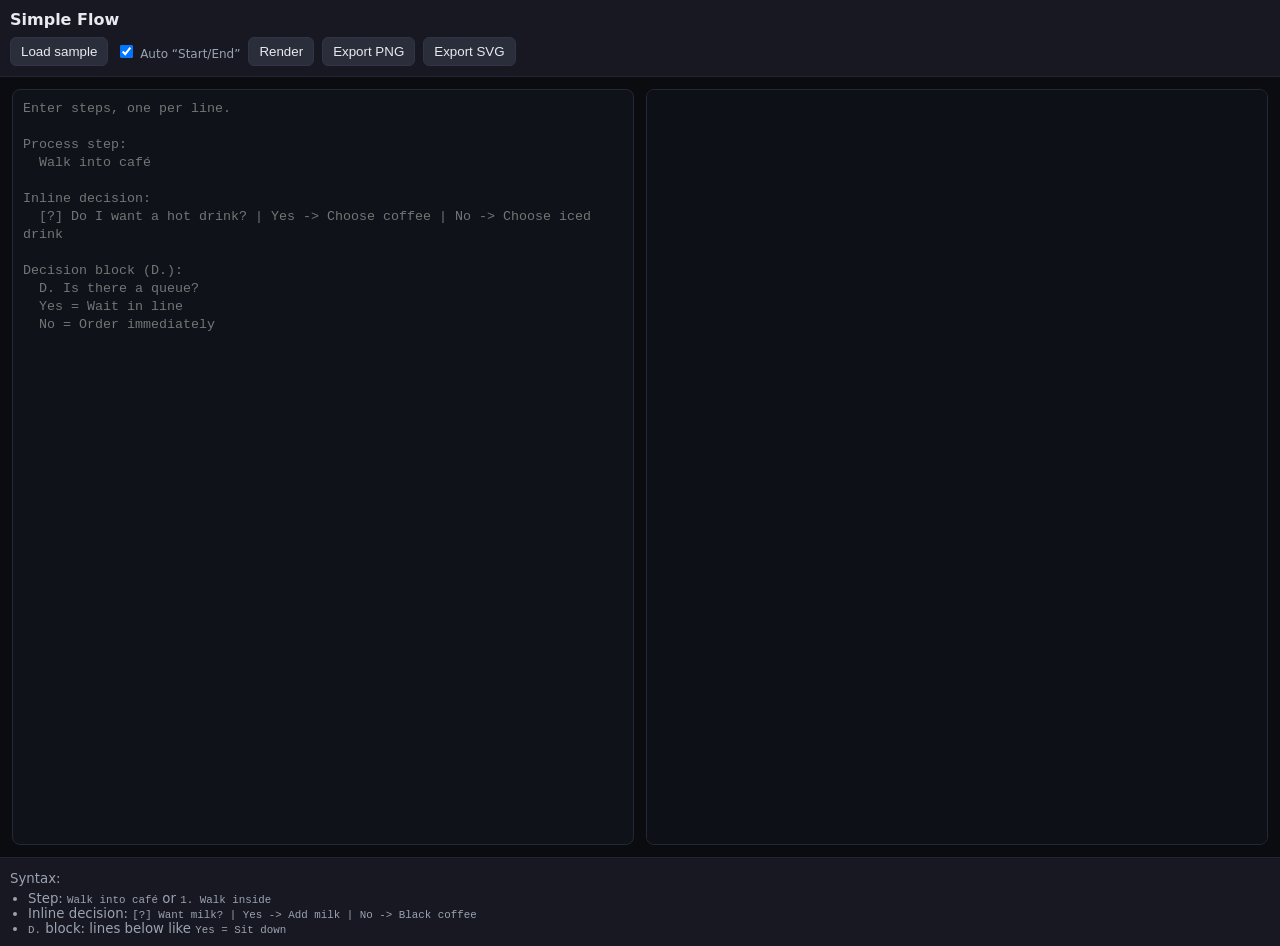
==== popup.html @ 7fad11f3 "Add files via upload" ====
<!doctype html>
<html>
<head>
  <meta charset="utf-8" />
  <meta name="viewport" content="width=device-width, initial-scale=1" />
  <title>Simple Flow</title>
  <link rel="stylesheet" href="popup.css">
  <style>
    /* Overrides for website version (full-page layout) */

    html, body {
      margin: 0;
      padding: 0;
      width: 100%;
      height: 100%;
      background: var(--bg);
      color: var(--text);
      font-family: ui-sans-serif, system-ui, -apple-system, Segoe UI, Roboto, Arial;
    }

    .grid {
      display: grid;
      grid-template-columns: 1fr 1fr;
      gap: 12px;
      padding: 12px;
      height: calc(100vh - 120px); /* Fill remaining vertical space */
    }

    #steps {
      width: 100%;
      height: 100%;
      resize: none;
    }

    #canvasWrap {
      width: 100%;
      height: 100%;
      overflow: auto;
    }

    footer {
      padding: 10px;
      background: var(--panel);
      border-top: 1px solid #222533;
      color: var(--muted);
    }

    small ul {
      margin: 4px 0 0 0;
      padding-left: 18px;
    }
  </style>
</head>

<body>
  <header>
    <h1>Simple Flow</h1>
    <div class="row">
      <button id="sample">Load sample</button>
      <label><input type="checkbox" id="autoStartEnd" checked> Auto “Start/End”</label>
      <button id="render">Render</button>
      <button id="downloadPng">Export PNG</button>
      <button id="downloadSvg">Export SVG</button>
    </div>
  </header>

  <section class="grid">
    <textarea id="steps" spellcheck="false" placeholder="Enter steps, one per line.

Process step:
  Walk into café

Inline decision:
  [?] Do I want a hot drink? | Yes -> Choose coffee | No -> Choose iced drink

Decision block (D.):
  D. Is there a queue?
  Yes = Wait in line
  No = Order immediately
"></textarea>

    <div id="canvasWrap">
      <svg id="chart" xmlns="http://www.w3.org/2000/svg"></svg>
    </div>
  </section>

  <footer>
    <small>
      Syntax:
      <ul>
        <li>Step: <code>Walk into café</code> or <code>1. Walk inside</code></li>
        <li>Inline decision: <code>[?] Want milk? | Yes -> Add milk | No -> Black coffee</code></li>
        <li><code>D.</code> block: lines below like <code>Yes = Sit down</code></li>
      </ul>
    </small>
  </footer>

  <script src="popup.js"></script>
</body>
</html>
---- popup.css ----
:root {
  --bg: #0b0c0f;
  --panel: #171821;
  --text: #e8eaf0;
  --muted: #9aa3b2;
  --accent: #6ea8fe;
  --ok: #a7e0b3;
  --decision: #ffe08a;
  --process: #b7d2ff;
}

* { box-sizing: border-box; }
html, body { margin: 0; padding: 0; width: 820px; height: 560px; background: var(--bg); color: var(--text); font-family: ui-sans-serif, system-ui, -apple-system, Segoe UI, Roboto, Arial; }
h1 { font-size: 16px; margin: 0; font-weight: 600; }
header { padding: 10px; background: var(--panel); border-bottom: 1px solid #222533; position: sticky; top: 0; z-index: 2; }
.row { display: flex; gap: 8px; align-items: center; margin-top: 8px; flex-wrap: wrap; }
button { background: #2a2d3a; color: var(--text); border: 1px solid #2f3446; padding: 6px 10px; border-radius: 6px; cursor: pointer; }
button:hover { border-color: var(--accent); }
label { color: var(--muted); font-size: 12px; }

.grid { display: grid; grid-template-columns: 1fr 1fr; gap: 10px; padding: 10px; height: calc(100% - 88px); }
#steps { width: 100%; height: 100%; background: #10121a; color: var(--text); border: 1px solid #23283a; border-radius: 8px; padding: 10px; line-height: 1.35; resize: none; }
#canvasWrap { background: #0e1017; border: 1px solid #23283a; border-radius: 8px; overflow: auto; }

#chart { width: 100%; height: 100%; }

.node { stroke: #1d2233; stroke-width: 1.2; }
.process { fill: var(--process); }
.startend { fill: var(--ok); }
.decision { fill: var(--decision); }
text { font-size: 12px; fill: #111; dominant-baseline: middle; text-anchor: middle; }
.label { fill: var(--muted); font-size: 12px; }
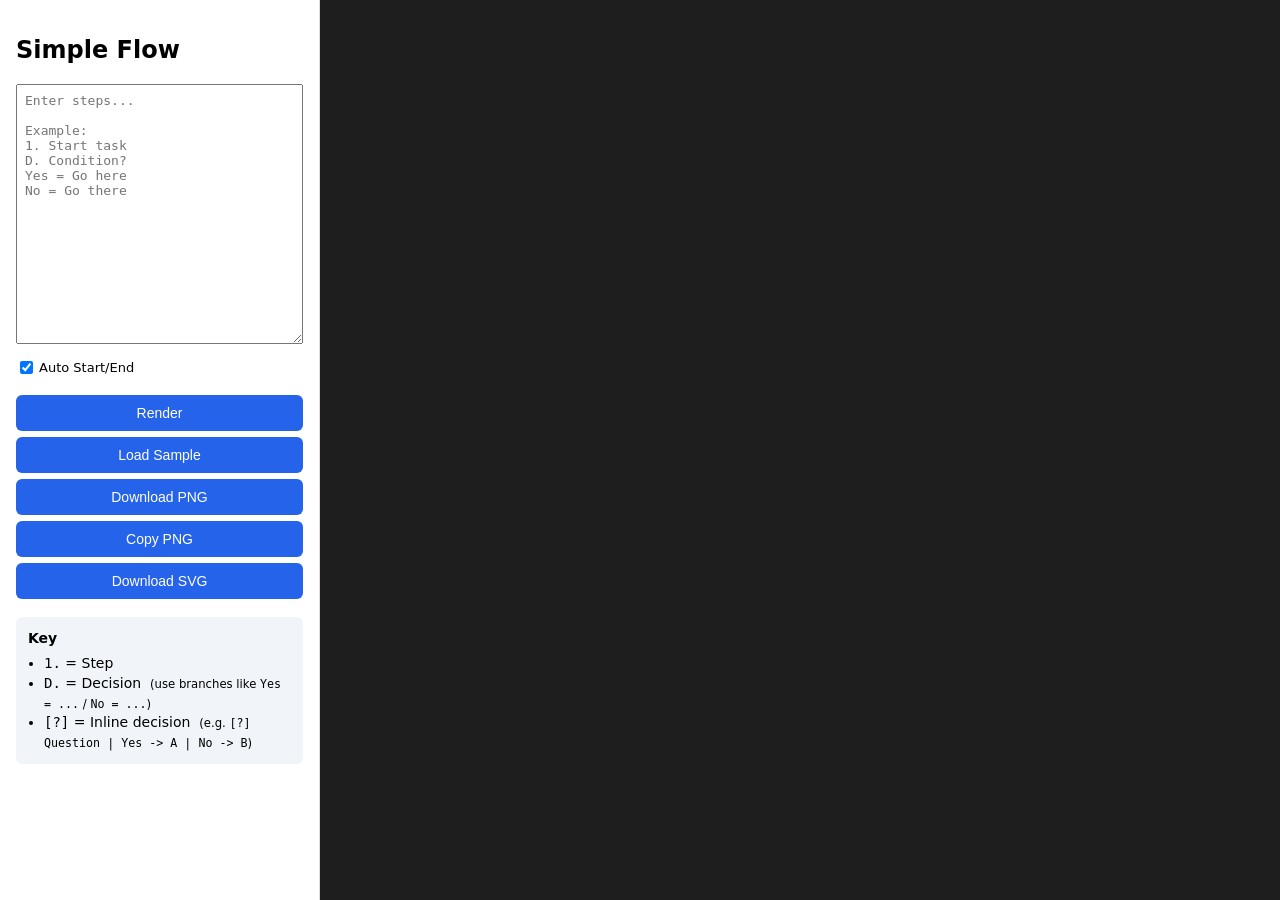
==== commit 31c397c3: "Add files via upload" ====
--- a/popup.html
+++ b/popup.html
@@ -1,100 +1,141 @@
-<!doctype html>
-<html>
+<!DOCTYPE html>
+<html lang="en">
 <head>
-  <meta charset="utf-8" />
-  <meta name="viewport" content="width=device-width, initial-scale=1" />
-  <title>Simple Flow</title>
-  <link rel="stylesheet" href="popup.css">
-  <style>
-    /* Overrides for website version (full-page layout) */
+<meta charset="UTF-8">
+<title>Simple Flow – Flowchart Builder</title>
+<meta name="viewport" content="width=device-width, initial-scale=1">
 
-    html, body {
-      margin: 0;
-      padding: 0;
-      width: 100%;
-      height: 100%;
-      background: var(--bg);
-      color: var(--text);
-      font-family: ui-sans-serif, system-ui, -apple-system, Segoe UI, Roboto, Arial;
-    }
+<!-- Base styles -->
+<style>
+  body {
+    margin: 0;
+    padding: 0;
+    font-family: ui-sans-serif, system-ui, -apple-system, Segoe UI, Roboto, Arial;
+    background: #f7f7f7;
+    display: flex;
+    height: 100vh;
+    overflow: hidden;
+  }
 
-    .grid {
-      display: grid;
-      grid-template-columns: 1fr 1fr;
-      gap: 12px;
-      padding: 12px;
-      height: calc(100vh - 120px); /* Fill remaining vertical space */
-    }
+  .container {
+    display: flex;
+    width: 100%;
+    height: 100%;
+  }
 
-    #steps {
-      width: 100%;
-      height: 100%;
-      resize: none;
-    }
+  /* Left column (inputs) */
+  .left {
+    width: 320px;
+    background: #ffffff;
+    border-right: 1px solid #ddd;
+    padding: 16px;
+    box-sizing: border-box;
+    overflow-y: auto;
+  }
 
-    #canvasWrap {
-      width: 100%;
-      height: 100%;
-      overflow: auto;
-    }
+  textarea {
+    width: 100%;
+    height: 260px;
+    font-family: monospace;
+    font-size: 13px;
+    padding: 8px;
+    box-sizing: border-box;
+    resize: vertical;
+  }
 
-    footer {
-      padding: 10px;
-      background: var(--panel);
-      border-top: 1px solid #222533;
-      color: var(--muted);
-    }
+  .controls {
+    margin-top: 12px;
+  }
 
-    small ul {
-      margin: 4px 0 0 0;
-      padding-left: 18px;
-    }
-  </style>
+  button {
+    width: 100%;
+    margin-top: 6px;
+    padding: 10px;
+    background: #2563eb;
+    color: white;
+    border: none;
+    border-radius: 6px;
+    cursor: pointer;
+    font-size: 14px;
+  }
+  button:hover {
+    background: #1e4ecf;
+  }
+
+  label {
+    display: flex;
+    align-items: center;
+    margin-top: 10px;
+    font-size: 13px;
+  }
+
+  #syntax {
+    margin-top: 18px;
+    padding: 12px;
+    background: #f1f5f9;
+    border-radius: 6px;
+    font-size: 14px;
+  }
+
+  /* Right chart panel */
+  .right {
+    flex: 1;
+    background: #1e1e1e;
+    position: relative;
+    overflow: auto;
+  }
+
+  #chart {
+    width: 100%;
+    height: 100%;
+    display: block;
+    background: transparent;
+    cursor: crosshair; /* encourages drawing/cutting feel */
+  }
+</style>
 </head>
 
 <body>
-  <header>
-    <h1>Simple Flow</h1>
-    <div class="row">
-      <button id="sample">Load sample</button>
-      <label><input type="checkbox" id="autoStartEnd" checked> Auto “Start/End”</label>
+<div class="container">
+
+  <!-- LEFT PANEL -->
+  <div class="left">
+
+    <h2>Simple Flow</h2>
+
+    <textarea id="steps" placeholder="Enter steps...
+
+Example:
+1. Start task
+D. Condition?
+Yes = Go here
+No = Go there"></textarea>
+
+    <label>
+      <input type="checkbox" id="autoStartEnd" checked style="margin-right:6px;">
+      Auto Start/End
+    </label>
+
+    <div class="controls">
       <button id="render">Render</button>
-      <button id="downloadPng">Export PNG</button>
-      <button id="downloadSvg">Export SVG</button>
+      <button id="sample">Load Sample</button>
+      <button id="downloadPng">Download PNG</button>
+      <button id="copyPng">Copy PNG</button>
+      <button id="downloadSvg">Download SVG</button>
     </div>
-  </header>
 
-  <section class="grid">
-    <textarea id="steps" spellcheck="false" placeholder="Enter steps, one per line.
+    <div id="syntax"></div>
+  </div>
 
-Process step:
-  Walk into café
+  <!-- RIGHT PANEL -->
+  <div class="right">
+    <svg id="chart"></svg>
+  </div>
 
-Inline decision:
-  [?] Do I want a hot drink? | Yes -> Choose coffee | No -> Choose iced drink
+</div>
 
-Decision block (D.):
-  D. Is there a queue?
-  Yes = Wait in line
-  No = Order immediately
-"></textarea>
+<!-- Load popup.js -->
+<script src="popup.js"></script>
 
-    <div id="canvasWrap">
-      <svg id="chart" xmlns="http://www.w3.org/2000/svg"></svg>
-    </div>
-  </section>
-
-  <footer>
-    <small>
-      Syntax:
-      <ul>
-        <li>Step: <code>Walk into café</code> or <code>1. Walk inside</code></li>
-        <li>Inline decision: <code>[?] Want milk? | Yes -> Add milk | No -> Black coffee</code></li>
-        <li><code>D.</code> block: lines below like <code>Yes = Sit down</code></li>
-      </ul>
-    </small>
-  </footer>
-
-  <script src="popup.js"></script>
 </body>
 </html>
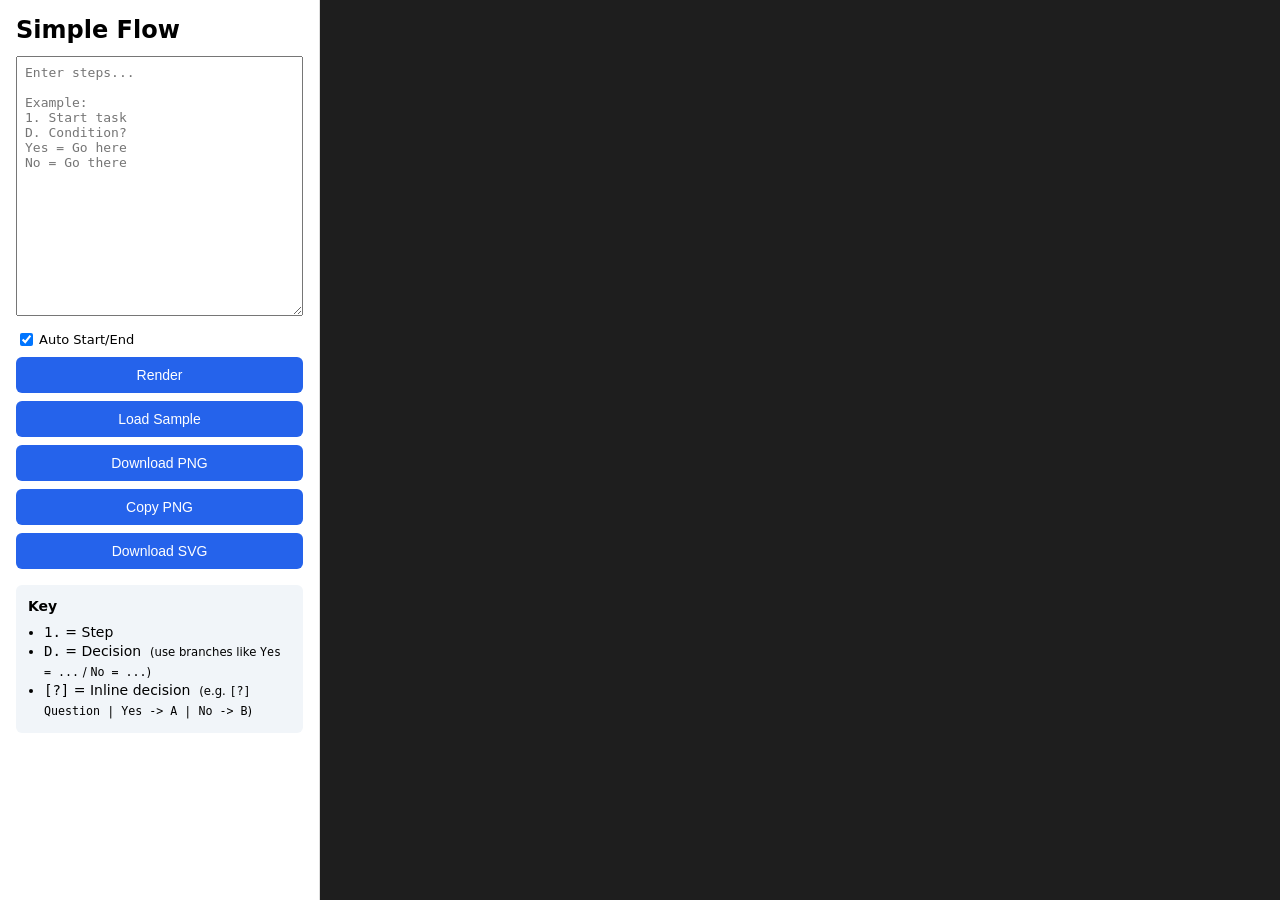
==== commit fe5ce6b5: "Add files via upload" ====
--- a/popup.html
+++ b/popup.html
@@ -5,7 +5,6 @@
 <title>Simple Flow – Flowchart Builder</title>
 <meta name="viewport" content="width=device-width, initial-scale=1">
 
-<!-- Base styles -->
 <style>
   body {
     margin: 0;
@@ -23,7 +22,7 @@
     height: 100%;
   }
 
-  /* Left column (inputs) */
+  /* Left column */
   .left {
     width: 320px;
     background: #ffffff;
@@ -31,6 +30,11 @@
     padding: 16px;
     box-sizing: border-box;
     overflow-y: auto;
+  }
+
+  h2 {
+    margin-top: 0;
+    margin-bottom: 12px;
   }
 
   textarea {
@@ -43,13 +47,9 @@
     resize: vertical;
   }
 
-  .controls {
-    margin-top: 12px;
-  }
-
   button {
     width: 100%;
-    margin-top: 6px;
+    margin-top: 8px;
     padding: 10px;
     background: #2563eb;
     color: white;
@@ -70,14 +70,15 @@
   }
 
   #syntax {
-    margin-top: 18px;
+    margin-top: 16px;
     padding: 12px;
     background: #f1f5f9;
     border-radius: 6px;
     font-size: 14px;
+    line-height: 1.4;
   }
 
-  /* Right chart panel */
+  /* Right side (chart) */
   .right {
     flex: 1;
     background: #1e1e1e;
@@ -89,9 +90,16 @@
     width: 100%;
     height: 100%;
     display: block;
-    background: transparent;
-    cursor: crosshair; /* encourages drawing/cutting feel */
+    cursor: crosshair;
   }
+
+  /* NEW: Click-to-mark-problem (turn step/decision red) */
+  #chart .node-group.problem-node rect,
+  #chart .node-group.problem-node path {
+    fill: #fecaca !important;   /* light red */
+    stroke: #b91c1c !important; /* deep red border */
+  }
+
 </style>
 </head>
 
@@ -109,20 +117,19 @@
 1. Start task
 D. Condition?
 Yes = Go here
-No = Go there"></textarea>
+No = Go there
+"></textarea>
 
     <label>
       <input type="checkbox" id="autoStartEnd" checked style="margin-right:6px;">
       Auto Start/End
     </label>
 
-    <div class="controls">
-      <button id="render">Render</button>
-      <button id="sample">Load Sample</button>
-      <button id="downloadPng">Download PNG</button>
-      <button id="copyPng">Copy PNG</button>
-      <button id="downloadSvg">Download SVG</button>
-    </div>
+    <button id="render">Render</button>
+    <button id="sample">Load Sample</button>
+    <button id="downloadPng">Download PNG</button>
+    <button id="copyPng">Copy PNG</button>
+    <button id="downloadSvg">Download SVG</button>
 
     <div id="syntax"></div>
   </div>
@@ -134,7 +141,7 @@
 
 </div>
 
-<!-- Load popup.js -->
+<!-- Load all logic -->
 <script src="popup.js"></script>
 
 </body>
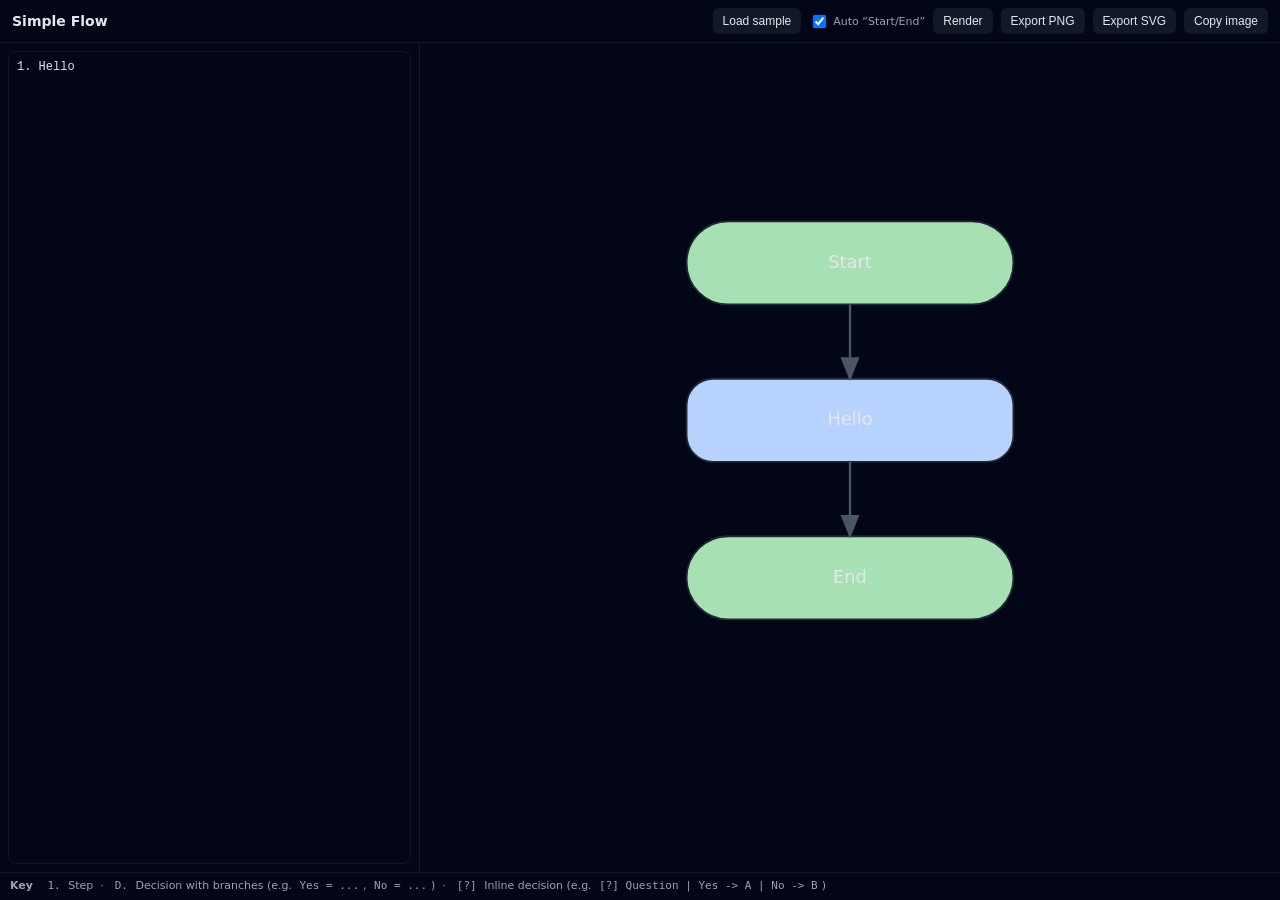
==== commit b49aaca4: "Add files via upload" ====
--- a/popup.html
+++ b/popup.html
@@ -1,148 +1,43 @@
 <!DOCTYPE html>
 <html lang="en">
 <head>
-<meta charset="UTF-8">
-<title>Simple Flow – Flowchart Builder</title>
-<meta name="viewport" content="width=device-width, initial-scale=1">
+  <meta charset="UTF-8" />
+  <title>Simple Flow</title>
+  <meta name="viewport" content="width=device-width, initial-scale=1" />
+  <link rel="stylesheet" href="popup.css" />
+</head>
+<body>
+  <div class="app">
+    <header class="toolbar">
+      <div class="toolbar-title">Simple Flow</div>
+      <div class="toolbar-controls">
+        <button id="sample">Load sample</button>
 
-<style>
-  body {
-    margin: 0;
-    padding: 0;
-    font-family: ui-sans-serif, system-ui, -apple-system, Segoe UI, Roboto, Arial;
-    background: #f7f7f7;
-    display: flex;
-    height: 100vh;
-    overflow: hidden;
-  }
+        <label class="toggle">
+          <input type="checkbox" id="autoStartEnd" checked />
+          <span>Auto “Start/End”</span>
+        </label>
 
-  .container {
-    display: flex;
-    width: 100%;
-    height: 100%;
-  }
+        <button id="render">Render</button>
+        <button id="downloadPng">Export PNG</button>
+        <button id="downloadSvg">Export SVG</button>
+        <button id="copyPng">Copy image</button>
+      </div>
+    </header>
 
-  /* Left column */
-  .left {
-    width: 320px;
-    background: #ffffff;
-    border-right: 1px solid #ddd;
-    padding: 16px;
-    box-sizing: border-box;
-    overflow-y: auto;
-  }
+    <main class="main">
+      <section class="editor-panel">
+        <textarea id="steps">1. Hello</textarea>
+      </section>
 
-  h2 {
-    margin-top: 0;
-    margin-bottom: 12px;
-  }
+      <section class="chart-panel">
+        <svg id="chart"></svg>
+      </section>
+    </main>
 
-  textarea {
-    width: 100%;
-    height: 260px;
-    font-family: monospace;
-    font-size: 13px;
-    padding: 8px;
-    box-sizing: border-box;
-    resize: vertical;
-  }
-
-  button {
-    width: 100%;
-    margin-top: 8px;
-    padding: 10px;
-    background: #2563eb;
-    color: white;
-    border: none;
-    border-radius: 6px;
-    cursor: pointer;
-    font-size: 14px;
-  }
-  button:hover {
-    background: #1e4ecf;
-  }
-
-  label {
-    display: flex;
-    align-items: center;
-    margin-top: 10px;
-    font-size: 13px;
-  }
-
-  #syntax {
-    margin-top: 16px;
-    padding: 12px;
-    background: #f1f5f9;
-    border-radius: 6px;
-    font-size: 14px;
-    line-height: 1.4;
-  }
-
-  /* Right side (chart) */
-  .right {
-    flex: 1;
-    background: #1e1e1e;
-    position: relative;
-    overflow: auto;
-  }
-
-  #chart {
-    width: 100%;
-    height: 100%;
-    display: block;
-    cursor: crosshair;
-  }
-
-  /* NEW: Click-to-mark-problem (turn step/decision red) */
-  #chart .node-group.problem-node rect,
-  #chart .node-group.problem-node path {
-    fill: #fecaca !important;   /* light red */
-    stroke: #b91c1c !important; /* deep red border */
-  }
-
-</style>
-</head>
-
-<body>
-<div class="container">
-
-  <!-- LEFT PANEL -->
-  <div class="left">
-
-    <h2>Simple Flow</h2>
-
-    <textarea id="steps" placeholder="Enter steps...
-
-Example:
-1. Start task
-D. Condition?
-Yes = Go here
-No = Go there
-"></textarea>
-
-    <label>
-      <input type="checkbox" id="autoStartEnd" checked style="margin-right:6px;">
-      Auto Start/End
-    </label>
-
-    <button id="render">Render</button>
-    <button id="sample">Load Sample</button>
-    <button id="downloadPng">Download PNG</button>
-    <button id="copyPng">Copy PNG</button>
-    <button id="downloadSvg">Download SVG</button>
-
-    <div id="syntax"></div>
+    <footer id="syntax"></footer>
   </div>
 
-  <!-- RIGHT PANEL -->
-  <div class="right">
-    <svg id="chart"></svg>
-  </div>
-
-</div>
-
-<!-- Load all logic -->
-<script src="popup.js"></script>
-
+  <script src="popup.js"></script>
 </body>
 </html>
--- a/popup.css
+++ b/popup.css
@@ -0,0 +1,161 @@
+/* ---------- Layout ---------- */
+
+* {
+  box-sizing: border-box;
+}
+
+body {
+  margin: 0;
+  font-family: system-ui, -apple-system, BlinkMacSystemFont, "Segoe UI",
+    Roboto, sans-serif;
+  background: #020617;
+  color: #e5e7eb;
+  height: 100vh;
+  overflow: hidden;
+}
+
+.app {
+  display: flex;
+  flex-direction: column;
+  height: 100%;
+}
+
+/* ---------- Toolbar ---------- */
+
+.toolbar {
+  display: flex;
+  align-items: center;
+  justify-content: space-between;
+  padding: 8px 12px;
+  background: #020617;
+  border-bottom: 1px solid #111827;
+  gap: 12px;
+}
+
+.toolbar-title {
+  font-weight: 600;
+  font-size: 14px;
+}
+
+.toolbar-controls {
+  display: flex;
+  align-items: center;
+  gap: 8px;
+  flex-wrap: wrap;
+}
+
+button {
+  border: none;
+  border-radius: 6px;
+  padding: 6px 10px;
+  font-size: 12px;
+  cursor: pointer;
+  background: #111827;
+  color: #e5e7eb;
+}
+
+button:hover {
+  background: #1f2937;
+}
+
+button:active {
+  background: #0f172a;
+}
+
+.toggle {
+  display: inline-flex;
+  align-items: center;
+  gap: 4px;
+  font-size: 11px;
+  color: #9ca3af;
+}
+
+.toggle input {
+  cursor: pointer;
+}
+
+/* ---------- Main split ---------- */
+
+.main {
+  flex: 1;
+  display: grid;
+  grid-template-columns: minmax(260px, 420px) minmax(0, 1fr);
+  min-height: 0;
+}
+
+.editor-panel {
+  border-right: 1px solid #111827;
+  background: #020617;
+  padding: 8px;
+  display: flex;
+  flex-direction: column;
+}
+
+#steps {
+  flex: 1;
+  width: 100%;
+  resize: none;
+  border-radius: 8px;
+  border: 1px solid #111827;
+  background: #020617;
+  color: #e5e7eb;
+  padding: 8px;
+  font-family: ui-monospace, SFMono-Regular, Menlo, Monaco, Consolas,
+    "Liberation Mono", "Courier New", monospace;
+  font-size: 12px;
+}
+
+#steps:focus {
+  outline: 1px solid #2563eb;
+}
+
+/* ---------- Chart ---------- */
+
+.chart-panel {
+  background: #020617;
+  position: relative;
+  overflow: auto;
+}
+
+#chart {
+  width: 100%;
+  height: 100%;
+  display: block;
+  background: #020617;
+}
+
+/* default node look comes from JS via attributes; only overrides here */
+
+/* connector lines */
+.connector-line {
+  stroke: #4b5563;
+}
+
+/* ---------- Problem highlight ---------- */
+
+.node-group.problem-node rect,
+.node-group.problem-node path {
+  fill: #fecaca !important;   /* light red */
+  stroke: #b91c1c !important; /* deep red border */
+}
+
+.node-group.problem-node text {
+  fill: #111827 !important;
+}
+
+/* ---------- Syntax footer ---------- */
+
+#syntax {
+  padding: 6px 10px 8px;
+  border-top: 1px solid #111827;
+  background: #020617;
+  font-size: 11px;
+  color: #9ca3af;
+}
+
+#syntax code {
+  background: #020617;
+  padding: 1px 4px;
+  border-radius: 4px;
+  font-size: 11px;
+}
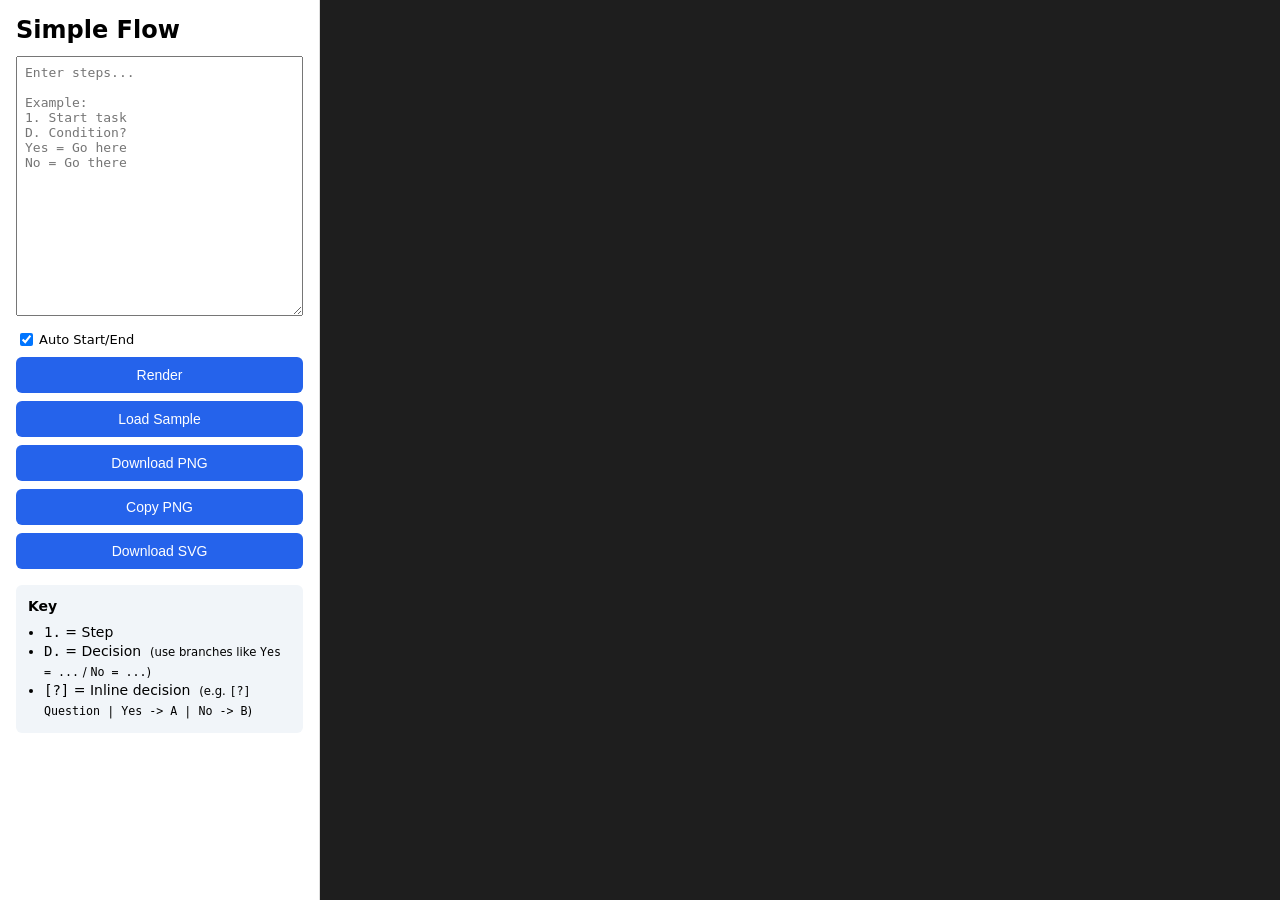
==== commit a52d4070: "Add files via upload" ====
--- a/popup.html
+++ b/popup.html
@@ -1,43 +1,148 @@
 <!DOCTYPE html>
 <html lang="en">
 <head>
-  <meta charset="UTF-8" />
-  <title>Simple Flow</title>
-  <meta name="viewport" content="width=device-width, initial-scale=1" />
-  <link rel="stylesheet" href="popup.css" />
+<meta charset="UTF-8">
+<title>Simple Flow – Flowchart Builder</title>
+<meta name="viewport" content="width=device-width, initial-scale=1">
+
+<style>
+  body {
+    margin: 0;
+    padding: 0;
+    font-family: ui-sans-serif, system-ui, -apple-system, Segoe UI, Roboto, Arial;
+    background: #f7f7f7;
+    display: flex;
+    height: 100vh;
+    overflow: hidden;
+  }
+
+  .container {
+    display: flex;
+    width: 100%;
+    height: 100%;
+  }
+
+  /* Left column */
+  .left {
+    width: 320px;
+    background: #ffffff;
+    border-right: 1px solid #ddd;
+    padding: 16px;
+    box-sizing: border-box;
+    overflow-y: auto;
+  }
+
+  h2 {
+    margin-top: 0;
+    margin-bottom: 12px;
+  }
+
+  textarea {
+    width: 100%;
+    height: 260px;
+    font-family: monospace;
+    font-size: 13px;
+    padding: 8px;
+    box-sizing: border-box;
+    resize: vertical;
+  }
+
+  button {
+    width: 100%;
+    margin-top: 8px;
+    padding: 10px;
+    background: #2563eb;
+    color: white;
+    border: none;
+    border-radius: 6px;
+    cursor: pointer;
+    font-size: 14px;
+  }
+  button:hover {
+    background: #1e4ecf;
+  }
+
+  label {
+    display: flex;
+    align-items: center;
+    margin-top: 10px;
+    font-size: 13px;
+  }
+
+  #syntax {
+    margin-top: 16px;
+    padding: 12px;
+    background: #f1f5f9;
+    border-radius: 6px;
+    font-size: 14px;
+    line-height: 1.4;
+  }
+
+  /* Right side (chart) */
+  .right {
+    flex: 1;
+    background: #1e1e1e;
+    position: relative;
+    overflow: auto;
+  }
+
+  #chart {
+    width: 100%;
+    height: 100%;
+    display: block;
+    cursor: crosshair;
+  }
+
+  /* NEW: Click-to-mark-problem (turn step/decision red) */
+  #chart .node-group.problem-node rect,
+  #chart .node-group.problem-node path {
+    fill: #fecaca !important;   /* light red */
+    stroke: #b91c1c !important; /* deep red border */
+  }
+
+</style>
 </head>
+
 <body>
-  <div class="app">
-    <header class="toolbar">
-      <div class="toolbar-title">Simple Flow</div>
-      <div class="toolbar-controls">
-        <button id="sample">Load sample</button>
+<div class="container">
 
-        <label class="toggle">
-          <input type="checkbox" id="autoStartEnd" checked />
-          <span>Auto “Start/End”</span>
-        </label>
+  <!-- LEFT PANEL -->
+  <div class="left">
 
-        <button id="render">Render</button>
-        <button id="downloadPng">Export PNG</button>
-        <button id="downloadSvg">Export SVG</button>
-        <button id="copyPng">Copy image</button>
-      </div>
-    </header>
+    <h2>Simple Flow</h2>
 
-    <main class="main">
-      <section class="editor-panel">
-        <textarea id="steps">1. Hello</textarea>
-      </section>
+    <textarea id="steps" placeholder="Enter steps...
 
-      <section class="chart-panel">
-        <svg id="chart"></svg>
-      </section>
-    </main>
+Example:
+1. Start task
+D. Condition?
+Yes = Go here
+No = Go there
+"></textarea>
 
-    <footer id="syntax"></footer>
+    <label>
+      <input type="checkbox" id="autoStartEnd" checked style="margin-right:6px;">
+      Auto Start/End
+    </label>
+
+    <button id="render">Render</button>
+    <button id="sample">Load Sample</button>
+    <button id="downloadPng">Download PNG</button>
+    <button id="copyPng">Copy PNG</button>
+    <button id="downloadSvg">Download SVG</button>
+
+    <div id="syntax"></div>
   </div>
 
-  <script src="popup.js"></script>
+  <!-- RIGHT PANEL -->
+  <div class="right">
+    <svg id="chart"></svg>
+  </div>
+
+</div>
+
+<!-- Load all logic -->
+<script src="popup.js"></script>
+
 </body>
 </html>
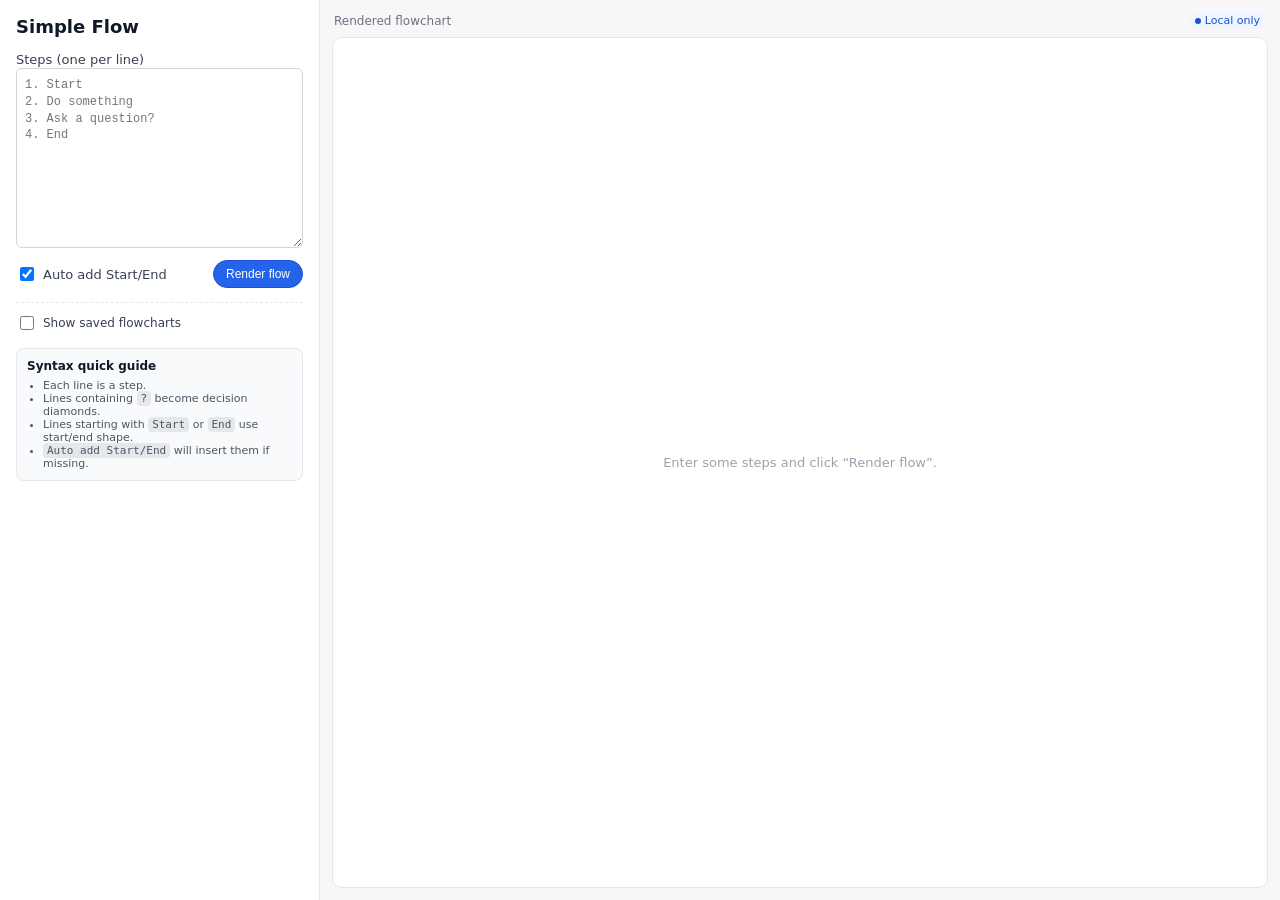
==== commit d488fa17: "Add files via upload" ====
--- a/popup.html
+++ b/popup.html
@@ -1,148 +1,350 @@
 <!DOCTYPE html>
 <html lang="en">
 <head>
-<meta charset="UTF-8">
-<title>Simple Flow – Flowchart Builder</title>
-<meta name="viewport" content="width=device-width, initial-scale=1">
-
-<style>
-  body {
-    margin: 0;
-    padding: 0;
-    font-family: ui-sans-serif, system-ui, -apple-system, Segoe UI, Roboto, Arial;
-    background: #f7f7f7;
-    display: flex;
-    height: 100vh;
-    overflow: hidden;
-  }
-
-  .container {
-    display: flex;
-    width: 100%;
-    height: 100%;
-  }
-
-  /* Left column */
-  .left {
-    width: 320px;
-    background: #ffffff;
-    border-right: 1px solid #ddd;
-    padding: 16px;
-    box-sizing: border-box;
-    overflow-y: auto;
-  }
-
-  h2 {
-    margin-top: 0;
-    margin-bottom: 12px;
-  }
-
-  textarea {
-    width: 100%;
-    height: 260px;
-    font-family: monospace;
-    font-size: 13px;
-    padding: 8px;
-    box-sizing: border-box;
-    resize: vertical;
-  }
-
-  button {
-    width: 100%;
-    margin-top: 8px;
-    padding: 10px;
-    background: #2563eb;
-    color: white;
-    border: none;
-    border-radius: 6px;
-    cursor: pointer;
-    font-size: 14px;
-  }
-  button:hover {
-    background: #1e4ecf;
-  }
-
-  label {
-    display: flex;
-    align-items: center;
-    margin-top: 10px;
-    font-size: 13px;
-  }
-
-  #syntax {
-    margin-top: 16px;
-    padding: 12px;
-    background: #f1f5f9;
-    border-radius: 6px;
-    font-size: 14px;
-    line-height: 1.4;
-  }
-
-  /* Right side (chart) */
-  .right {
-    flex: 1;
-    background: #1e1e1e;
-    position: relative;
-    overflow: auto;
-  }
-
-  #chart {
-    width: 100%;
-    height: 100%;
-    display: block;
-    cursor: crosshair;
-  }
-
-  /* NEW: Click-to-mark-problem (turn step/decision red) */
-  #chart .node-group.problem-node rect,
-  #chart .node-group.problem-node path {
-    fill: #fecaca !important;   /* light red */
-    stroke: #b91c1c !important; /* deep red border */
-  }
-
-</style>
+  <meta charset="UTF-8" />
+  <title>Simple Flow – Flowchart Builder</title>
+  <meta name="viewport" content="width=device-width, initial-scale=1" />
+
+  <style>
+    * {
+      box-sizing: border-box;
+    }
+
+    body {
+      margin: 0;
+      padding: 0;
+      font-family: ui-sans-serif, system-ui, -apple-system, "Segoe UI", Roboto, Arial;
+      background: #f7f7f7;
+      display: flex;
+      height: 100vh;
+      overflow: hidden;
+      color: #111827;
+    }
+
+    .container {
+      display: flex;
+      width: 100%;
+      height: 100%;
+    }
+
+    /* Left column */
+    .left {
+      width: 320px;
+      background: #ffffff;
+      border-right: 1px solid #e5e7eb;
+      padding: 16px;
+      overflow-y: auto;
+    }
+
+    h2 {
+      margin-top: 0;
+      margin-bottom: 12px;
+      font-size: 18px;
+      font-weight: 600;
+    }
+
+    label {
+      font-size: 13px;
+      color: #374151;
+    }
+
+    textarea {
+      width: 100%;
+      height: 180px;
+      resize: vertical;
+      padding: 8px;
+      border-radius: 6px;
+      border: 1px solid #d1d5db;
+      font-family: ui-monospace, SFMono-Regular, Menlo, Monaco, Consolas, "Liberation Mono", "Courier New", monospace;
+      font-size: 12px;
+      line-height: 1.4;
+    }
+
+    textarea:focus {
+      outline: none;
+      border-color: #2563eb;
+      box-shadow: 0 0 0 1px rgba(37, 99, 235, 0.3);
+    }
+
+    .controls {
+      display: flex;
+      align-items: center;
+      justify-content: space-between;
+      margin-top: 8px;
+      gap: 8px;
+      flex-wrap: wrap;
+    }
+
+    .controls-left {
+      display: flex;
+      align-items: center;
+      gap: 8px;
+      font-size: 12px;
+    }
+
+    .controls-right {
+      display: flex;
+      gap: 8px;
+    }
+
+    button {
+      border-radius: 999px;
+      border: 1px solid #1d4ed8;
+      background: #2563eb;
+      color: #ffffff;
+      font-size: 12px;
+      padding: 6px 12px;
+      cursor: pointer;
+      display: inline-flex;
+      align-items: center;
+      justify-content: center;
+      gap: 4px;
+      white-space: nowrap;
+    }
+
+    button.secondary {
+      border-color: #d1d5db;
+      background: #f3f4f6;
+      color: #111827;
+    }
+
+    button:hover {
+      filter: brightness(0.96);
+    }
+
+    button:active {
+      transform: translateY(1px);
+    }
+
+    .checkbox-label {
+      display: inline-flex;
+      align-items: center;
+      gap: 6px;
+      cursor: pointer;
+    }
+
+    .checkbox-label input {
+      width: 14px;
+      height: 14px;
+    }
+
+    .hint {
+      font-size: 11px;
+      color: #6b7280;
+      margin-top: 6px;
+    }
+
+    /* Saved flows panel */
+    .saved-flows {
+      margin-top: 14px;
+      padding-top: 10px;
+      border-top: 1px dashed #e5e7eb;
+    }
+
+    .saved-toggle {
+      display: inline-flex;
+      align-items: center;
+      gap: 6px;
+      font-size: 12px;
+      cursor: pointer;
+      color: #374151;
+    }
+
+    .saved-toggle input {
+      width: 14px;
+      height: 14px;
+    }
+
+    .saved-block {
+      margin-top: 8px;
+      padding: 8px;
+      border-radius: 8px;
+      background: #f9fafb;
+      border: 1px solid #e5e7eb;
+    }
+
+    .saved-block button {
+      font-size: 11px;
+      padding: 5px 10px;
+    }
+
+    .saved-hint {
+      font-size: 11px;
+      color: #9ca3af;
+      margin-top: 4px;
+    }
+
+    select {
+      width: 100%;
+      padding: 6px 8px;
+      border-radius: 6px;
+      border: 1px solid #d1d5db;
+      font-size: 12px;
+      background: #ffffff;
+    }
+
+    /* Syntax panel */
+    .syntax {
+      margin-top: 14px;
+      padding: 10px;
+      border-radius: 8px;
+      background: #f9fafb;
+      border: 1px solid #e5e7eb;
+      font-size: 11px;
+      color: #4b5563;
+    }
+
+    .syntax h3 {
+      margin: 0 0 6px;
+      font-size: 12px;
+      font-weight: 600;
+      color: #111827;
+    }
+
+    .syntax code {
+      background: #e5e7eb;
+      border-radius: 4px;
+      padding: 1px 4px;
+      font-size: 11px;
+    }
+
+    /* Right column */
+    .right {
+      flex: 1;
+      display: flex;
+      flex-direction: column;
+      padding: 12px;
+      gap: 8px;
+      overflow: hidden;
+    }
+
+    .chart-wrapper {
+      flex: 1;
+      background: #ffffff;
+      border-radius: 10px;
+      border: 1px solid #e5e7eb;
+      overflow: auto;
+      position: relative;
+    }
+
+    #chart {
+      min-width: 100%;
+      min-height: 100%;
+    }
+
+    .chart-empty {
+      position: absolute;
+      inset: 0;
+      display: flex;
+      align-items: center;
+      justify-content: center;
+      font-size: 13px;
+      color: #9ca3af;
+      pointer-events: none;
+    }
+
+    .chart-header {
+      display: flex;
+      justify-content: space-between;
+      align-items: center;
+      font-size: 12px;
+      color: #6b7280;
+      padding: 0 2px;
+    }
+
+    .badge {
+      display: inline-flex;
+      align-items: center;
+      gap: 4px;
+      font-size: 11px;
+      padding: 2px 6px;
+      border-radius: 999px;
+      background: #eff6ff;
+      color: #1d4ed8;
+    }
+
+    .badge-dot {
+      width: 6px;
+      height: 6px;
+      border-radius: 999px;
+      background: #1d4ed8;
+    }
+  </style>
 </head>
-
 <body>
-<div class="container">
-
-  <!-- LEFT PANEL -->
-  <div class="left">
-
-    <h2>Simple Flow</h2>
-
-    <textarea id="steps" placeholder="Enter steps...
-
-Example:
-1. Start task
-D. Condition?
-Yes = Go here
-No = Go there
-"></textarea>
-
-    <label>
-      <input type="checkbox" id="autoStartEnd" checked style="margin-right:6px;">
-      Auto Start/End
-    </label>
-
-    <button id="render">Render</button>
-    <button id="sample">Load Sample</button>
-    <button id="downloadPng">Download PNG</button>
-    <button id="copyPng">Copy PNG</button>
-    <button id="downloadSvg">Download SVG</button>
-
-    <div id="syntax"></div>
+  <div class="container">
+    <!-- Left side: Steps + Saved flows + Syntax -->
+    <div class="left">
+      <h2>Simple Flow</h2>
+
+      <label for="steps">Steps (one per line)</label>
+      <textarea id="steps" placeholder="1. Start&#10;2. Do something&#10;3. Ask a question?&#10;4. End"></textarea>
+
+      <div class="controls">
+        <div class="controls-left">
+          <label class="checkbox-label">
+            <input type="checkbox" id="autoStartEnd" checked />
+            <span>Auto add Start/End</span>
+          </label>
+        </div>
+        <div class="controls-right">
+          <button id="render" type="button">Render flow</button>
+        </div>
+      </div>
+
+      <!-- Saved flows toggle + controls -->
+      <div class="saved-flows">
+        <label class="saved-toggle">
+          <input type="checkbox" id="savedToggle" />
+          <span>Show saved flowcharts</span>
+        </label>
+
+        <div id="savedBlock" class="saved-block" style="display:none;">
+          <div style="display:flex; gap:6px; margin-bottom:6px;">
+            <button id="saveFlowBtn" type="button" class="secondary">Save current</button>
+            <button id="deleteFlowBtn" type="button" class="secondary">Delete</button>
+          </div>
+
+          <select id="savedSelect">
+            <option value="">No saved flows yet</option>
+          </select>
+
+          <p class="saved-hint">
+            Saved in this browser only (Simple Flow).
+          </p>
+        </div>
+      </div>
+
+      <!-- Syntax / help panel -->
+      <div id="syntax" class="syntax">
+        <h3>Syntax quick guide</h3>
+        <ul style="padding-left:16px; margin:0;">
+          <li>Each line is a step.</li>
+          <li>Lines containing <code>?</code> become decision diamonds.</li>
+          <li>Lines starting with <code>Start</code> or <code>End</code> use start/end shape.</li>
+          <li><code>Auto add Start/End</code> will insert them if missing.</li>
+        </ul>
+      </div>
+    </div>
+
+    <!-- Right side: Chart -->
+    <div class="right">
+      <div class="chart-header">
+        <span>Rendered flowchart</span>
+        <span class="badge">
+          <span class="badge-dot"></span>
+          Local only
+        </span>
+      </div>
+      <div class="chart-wrapper">
+        <div id="chart"></div>
+        <div id="chartEmpty" class="chart-empty">
+          Enter some steps and click “Render flow”.
+        </div>
+      </div>
+    </div>
   </div>
 
-  <!-- RIGHT PANEL -->
-  <div class="right">
-    <svg id="chart"></svg>
-  </div>
-
-</div>
-
-<!-- Load all logic -->
-<script src="popup.js"></script>
-
+  <script src="popup.js"></script>
 </body>
 </html>
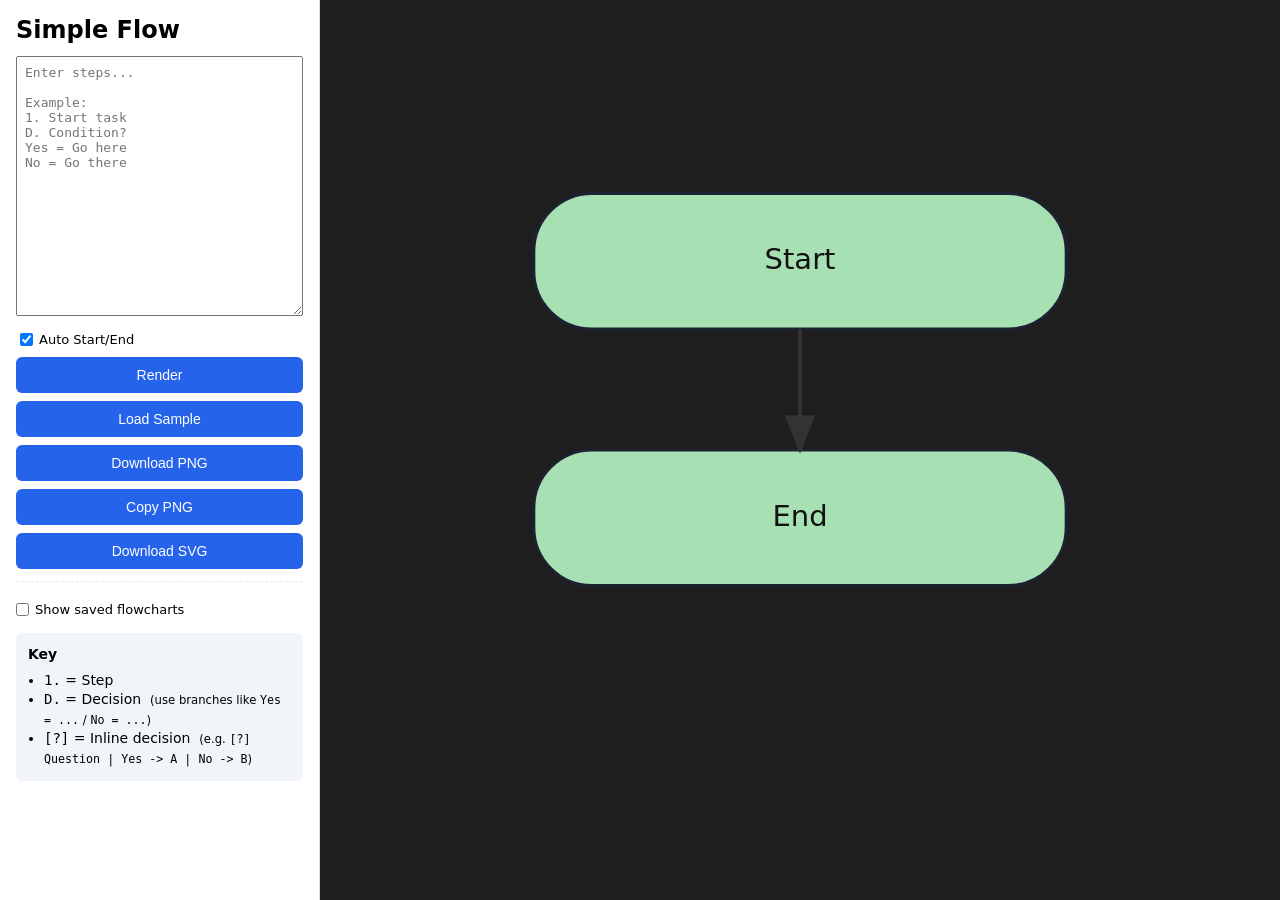
==== commit 5ae69865: "Add files via upload" ====
--- a/popup.html
+++ b/popup.html
@@ -1,350 +1,227 @@
 <!DOCTYPE html>
 <html lang="en">
 <head>
-  <meta charset="UTF-8" />
-  <title>Simple Flow – Flowchart Builder</title>
-  <meta name="viewport" content="width=device-width, initial-scale=1" />
-
-  <style>
-    * {
-      box-sizing: border-box;
-    }
-
-    body {
-      margin: 0;
-      padding: 0;
-      font-family: ui-sans-serif, system-ui, -apple-system, "Segoe UI", Roboto, Arial;
-      background: #f7f7f7;
-      display: flex;
-      height: 100vh;
-      overflow: hidden;
-      color: #111827;
-    }
-
-    .container {
-      display: flex;
-      width: 100%;
-      height: 100%;
-    }
-
-    /* Left column */
-    .left {
-      width: 320px;
-      background: #ffffff;
-      border-right: 1px solid #e5e7eb;
-      padding: 16px;
-      overflow-y: auto;
-    }
-
-    h2 {
-      margin-top: 0;
-      margin-bottom: 12px;
-      font-size: 18px;
-      font-weight: 600;
-    }
-
-    label {
-      font-size: 13px;
-      color: #374151;
-    }
-
-    textarea {
-      width: 100%;
-      height: 180px;
-      resize: vertical;
-      padding: 8px;
-      border-radius: 6px;
-      border: 1px solid #d1d5db;
-      font-family: ui-monospace, SFMono-Regular, Menlo, Monaco, Consolas, "Liberation Mono", "Courier New", monospace;
-      font-size: 12px;
-      line-height: 1.4;
-    }
-
-    textarea:focus {
-      outline: none;
-      border-color: #2563eb;
-      box-shadow: 0 0 0 1px rgba(37, 99, 235, 0.3);
-    }
-
-    .controls {
-      display: flex;
-      align-items: center;
-      justify-content: space-between;
-      margin-top: 8px;
-      gap: 8px;
-      flex-wrap: wrap;
-    }
-
-    .controls-left {
-      display: flex;
-      align-items: center;
-      gap: 8px;
-      font-size: 12px;
-    }
-
-    .controls-right {
-      display: flex;
-      gap: 8px;
-    }
-
-    button {
-      border-radius: 999px;
-      border: 1px solid #1d4ed8;
-      background: #2563eb;
-      color: #ffffff;
-      font-size: 12px;
-      padding: 6px 12px;
-      cursor: pointer;
-      display: inline-flex;
-      align-items: center;
-      justify-content: center;
-      gap: 4px;
-      white-space: nowrap;
-    }
-
-    button.secondary {
-      border-color: #d1d5db;
-      background: #f3f4f6;
-      color: #111827;
-    }
-
-    button:hover {
-      filter: brightness(0.96);
-    }
-
-    button:active {
-      transform: translateY(1px);
-    }
-
-    .checkbox-label {
-      display: inline-flex;
-      align-items: center;
-      gap: 6px;
-      cursor: pointer;
-    }
-
-    .checkbox-label input {
-      width: 14px;
-      height: 14px;
-    }
-
-    .hint {
-      font-size: 11px;
-      color: #6b7280;
-      margin-top: 6px;
-    }
-
-    /* Saved flows panel */
-    .saved-flows {
-      margin-top: 14px;
-      padding-top: 10px;
-      border-top: 1px dashed #e5e7eb;
-    }
-
-    .saved-toggle {
-      display: inline-flex;
-      align-items: center;
-      gap: 6px;
-      font-size: 12px;
-      cursor: pointer;
-      color: #374151;
-    }
-
-    .saved-toggle input {
-      width: 14px;
-      height: 14px;
-    }
-
-    .saved-block {
-      margin-top: 8px;
-      padding: 8px;
-      border-radius: 8px;
-      background: #f9fafb;
-      border: 1px solid #e5e7eb;
-    }
-
-    .saved-block button {
-      font-size: 11px;
-      padding: 5px 10px;
-    }
-
-    .saved-hint {
-      font-size: 11px;
-      color: #9ca3af;
-      margin-top: 4px;
-    }
-
-    select {
-      width: 100%;
-      padding: 6px 8px;
-      border-radius: 6px;
-      border: 1px solid #d1d5db;
-      font-size: 12px;
-      background: #ffffff;
-    }
-
-    /* Syntax panel */
-    .syntax {
-      margin-top: 14px;
-      padding: 10px;
-      border-radius: 8px;
-      background: #f9fafb;
-      border: 1px solid #e5e7eb;
-      font-size: 11px;
-      color: #4b5563;
-    }
-
-    .syntax h3 {
-      margin: 0 0 6px;
-      font-size: 12px;
-      font-weight: 600;
-      color: #111827;
-    }
-
-    .syntax code {
-      background: #e5e7eb;
-      border-radius: 4px;
-      padding: 1px 4px;
-      font-size: 11px;
-    }
-
-    /* Right column */
-    .right {
-      flex: 1;
-      display: flex;
-      flex-direction: column;
-      padding: 12px;
-      gap: 8px;
-      overflow: hidden;
-    }
-
-    .chart-wrapper {
-      flex: 1;
-      background: #ffffff;
-      border-radius: 10px;
-      border: 1px solid #e5e7eb;
-      overflow: auto;
-      position: relative;
-    }
-
-    #chart {
-      min-width: 100%;
-      min-height: 100%;
-    }
-
-    .chart-empty {
-      position: absolute;
-      inset: 0;
-      display: flex;
-      align-items: center;
-      justify-content: center;
-      font-size: 13px;
-      color: #9ca3af;
-      pointer-events: none;
-    }
-
-    .chart-header {
-      display: flex;
-      justify-content: space-between;
-      align-items: center;
-      font-size: 12px;
-      color: #6b7280;
-      padding: 0 2px;
-    }
-
-    .badge {
-      display: inline-flex;
-      align-items: center;
-      gap: 4px;
-      font-size: 11px;
-      padding: 2px 6px;
-      border-radius: 999px;
-      background: #eff6ff;
-      color: #1d4ed8;
-    }
-
-    .badge-dot {
-      width: 6px;
-      height: 6px;
-      border-radius: 999px;
-      background: #1d4ed8;
-    }
-  </style>
+<meta charset="UTF-8">
+<title>Simple Flow – Flowchart Builder</title>
+<meta name="viewport" content="width=device-width, initial-scale=1">
+
+<style>
+  body {
+    margin: 0;
+    padding: 0;
+    font-family: ui-sans-serif, system-ui, -apple-system, Segoe UI, Roboto, Arial;
+    background: #f7f7f7;
+    display: flex;
+    height: 100vh;
+    overflow: hidden;
+  }
+
+  .container {
+    display: flex;
+    width: 100%;
+    height: 100%;
+  }
+
+  /* Left column */
+  .left {
+    width: 320px;
+    background: #ffffff;
+    border-right: 1px solid #ddd;
+    padding: 16px;
+    box-sizing: border-box;
+    overflow-y: auto;
+  }
+
+  h2 {
+    margin-top: 0;
+    margin-bottom: 12px;
+  }
+
+  textarea {
+    width: 100%;
+    height: 260px;
+    font-family: monospace;
+    font-size: 13px;
+    padding: 8px;
+    box-sizing: border-box;
+    resize: vertical;
+  }
+
+  button {
+    width: 100%;
+    margin-top: 8px;
+    padding: 10px;
+    background: #2563eb;
+    color: white;
+    border: none;
+    border-radius: 6px;
+    cursor: pointer;
+    font-size: 14px;
+  }
+  button:hover {
+    background: #1e4ecf;
+  }
+
+  label {
+    display: flex;
+    align-items: center;
+    margin-top: 10px;
+    font-size: 13px;
+  }
+
+  #syntax {
+    margin-top: 16px;
+    padding: 12px;
+    background: #f1f5f9;
+    border-radius: 6px;
+    font-size: 14px;
+    line-height: 1.4;
+  }
+
+  /* Saved flows panel */
+  .saved-flows {
+    margin-top: 12px;
+    padding-top: 10px;
+    border-top: 1px dashed #e5e7eb;
+    font-size: 13px;
+  }
+
+  .saved-toggle {
+    display: flex;
+    align-items: center;
+    gap: 6px;
+    cursor: pointer;
+  }
+
+  .saved-toggle input {
+    margin: 0;
+  }
+
+  .saved-block {
+    margin-top: 8px;
+    padding: 8px;
+    border-radius: 6px;
+    background: #f9fafb;
+    border: 1px solid #e5e7eb;
+  }
+
+  .saved-buttons {
+    display: flex;
+    gap: 6px;
+    margin-bottom: 6px;
+  }
+
+  .saved-buttons button {
+    width: auto;
+    flex: 1;
+    font-size: 12px;
+    padding: 6px 8px;
+  }
+
+  .saved-block select {
+    width: 100%;
+    font-size: 12px;
+    padding: 6px 8px;
+    border-radius: 4px;
+    border: 1px solid #d1d5db;
+    box-sizing: border-box;
+    background: #ffffff;
+  }
+
+  .saved-hint {
+    margin-top: 4px;
+    font-size: 11px;
+    color: #6b7280;
+  }
+
+  /* Right side (chart) */
+  .right {
+    flex: 1;
+    background: #1e1e1e;
+    position: relative;
+    overflow: auto;
+  }
+
+  #chart {
+    width: 100%;
+    height: 100%;
+    display: block;
+    cursor: crosshair;
+  }
+
+  /* Click-to-mark-problem (turn step/decision red) */
+  #chart .node-group.problem-node rect,
+  #chart .node-group.problem-node path {
+    fill: #fecaca !important;
+    stroke: #b91c1c !important;
+  }
+
+</style>
 </head>
+
 <body>
-  <div class="container">
-    <!-- Left side: Steps + Saved flows + Syntax -->
-    <div class="left">
-      <h2>Simple Flow</h2>
-
-      <label for="steps">Steps (one per line)</label>
-      <textarea id="steps" placeholder="1. Start&#10;2. Do something&#10;3. Ask a question?&#10;4. End"></textarea>
-
-      <div class="controls">
-        <div class="controls-left">
-          <label class="checkbox-label">
-            <input type="checkbox" id="autoStartEnd" checked />
-            <span>Auto add Start/End</span>
-          </label>
+<div class="container">
+
+  <!-- LEFT PANEL -->
+  <div class="left">
+
+    <h2>Simple Flow</h2>
+
+    <textarea id="steps" placeholder="Enter steps...
+
+Example:
+1. Start task
+D. Condition?
+Yes = Go here
+No = Go there
+"></textarea>
+
+    <label>
+      <input type="checkbox" id="autoStartEnd" checked style="margin-right:6px;">
+      Auto Start/End
+    </label>
+
+    <button id="render">Render</button>
+    <button id="sample">Load Sample</button>
+    <button id="downloadPng">Download PNG</button>
+    <button id="copyPng">Copy PNG</button>
+    <button id="downloadSvg">Download SVG</button>
+
+    <!-- Saved flows toggle + controls -->
+    <div class="saved-flows">
+      <label class="saved-toggle">
+        <input type="checkbox" id="savedToggle">
+        <span>Show saved flowcharts</span>
+      </label>
+
+      <div id="savedBlock" class="saved-block" style="display:none;">
+        <div class="saved-buttons">
+          <button id="saveFlowBtn" type="button">Save current</button>
+          <button id="deleteFlowBtn" type="button">Delete</button>
         </div>
-        <div class="controls-right">
-          <button id="render" type="button">Render flow</button>
-        </div>
-      </div>
-
-      <!-- Saved flows toggle + controls -->
-      <div class="saved-flows">
-        <label class="saved-toggle">
-          <input type="checkbox" id="savedToggle" />
-          <span>Show saved flowcharts</span>
-        </label>
-
-        <div id="savedBlock" class="saved-block" style="display:none;">
-          <div style="display:flex; gap:6px; margin-bottom:6px;">
-            <button id="saveFlowBtn" type="button" class="secondary">Save current</button>
-            <button id="deleteFlowBtn" type="button" class="secondary">Delete</button>
-          </div>
-
-          <select id="savedSelect">
-            <option value="">No saved flows yet</option>
-          </select>
-
-          <p class="saved-hint">
-            Saved in this browser only (Simple Flow).
-          </p>
-        </div>
-      </div>
-
-      <!-- Syntax / help panel -->
-      <div id="syntax" class="syntax">
-        <h3>Syntax quick guide</h3>
-        <ul style="padding-left:16px; margin:0;">
-          <li>Each line is a step.</li>
-          <li>Lines containing <code>?</code> become decision diamonds.</li>
-          <li>Lines starting with <code>Start</code> or <code>End</code> use start/end shape.</li>
-          <li><code>Auto add Start/End</code> will insert them if missing.</li>
-        </ul>
-      </div>
-    </div>
-
-    <!-- Right side: Chart -->
-    <div class="right">
-      <div class="chart-header">
-        <span>Rendered flowchart</span>
-        <span class="badge">
-          <span class="badge-dot"></span>
-          Local only
-        </span>
-      </div>
-      <div class="chart-wrapper">
-        <div id="chart"></div>
-        <div id="chartEmpty" class="chart-empty">
-          Enter some steps and click “Render flow”.
+
+        <select id="savedSelect">
+          <option value="">No saved flows yet</option>
+        </select>
+
+        <div class="saved-hint">
+          Saved locally in this browser only.
         </div>
       </div>
     </div>
+
+    <div id="syntax"></div>
   </div>
 
-  <script src="popup.js"></script>
+  <!-- RIGHT PANEL -->
+  <div class="right">
+    <svg id="chart"></svg>
+  </div>
+
+</div>
+
+<!-- Load all logic -->
+<script src="popup.js"></script>
+
 </body>
 </html>
